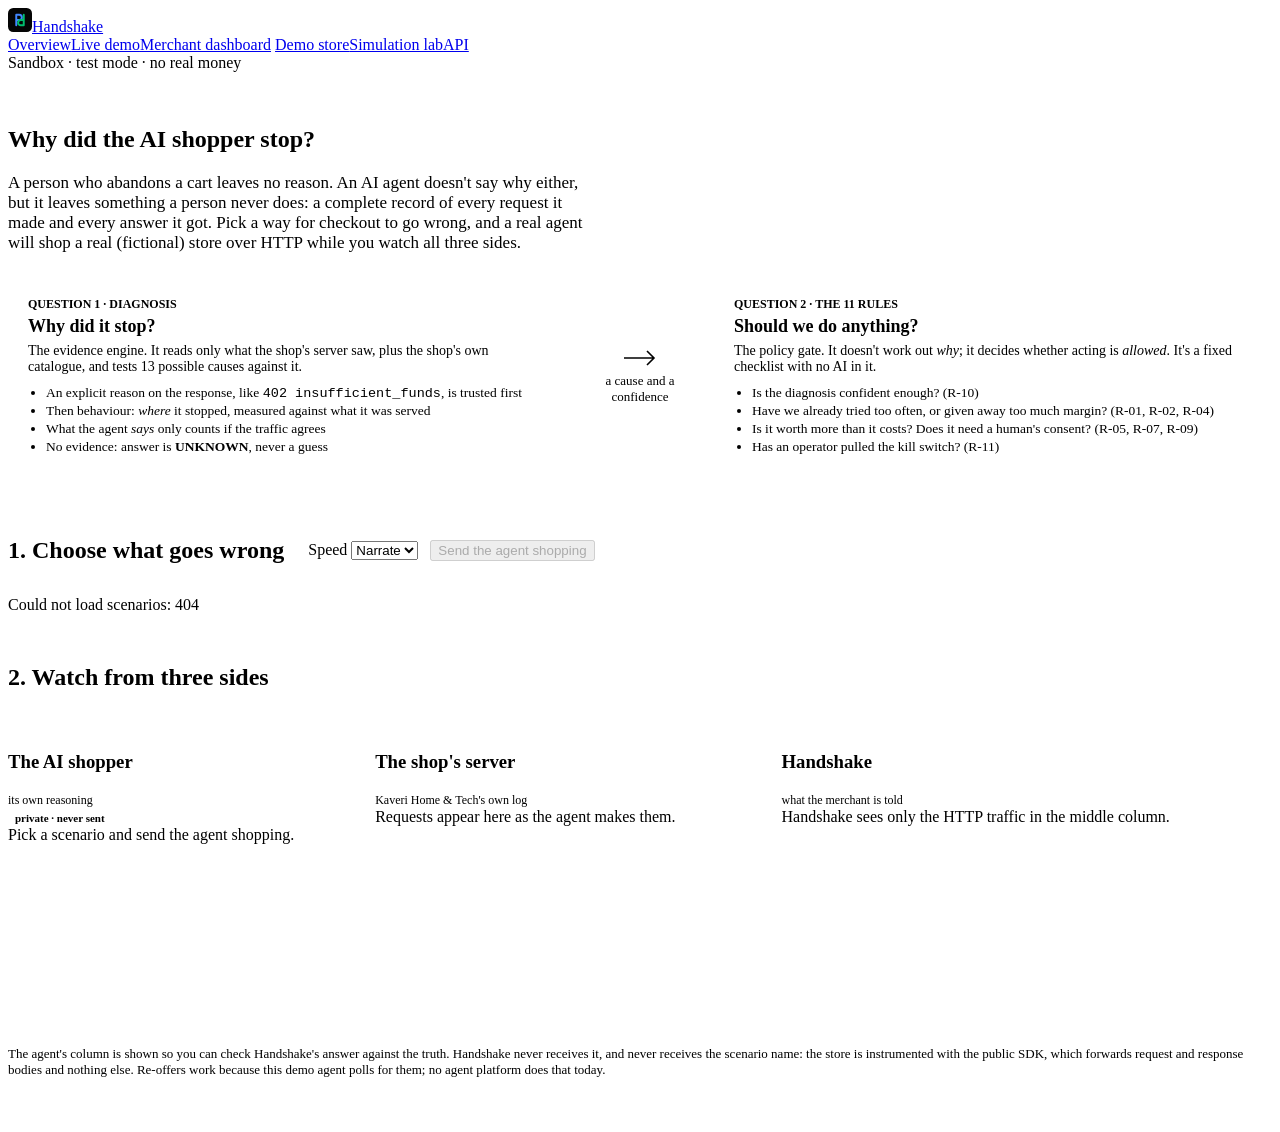
==== handshake/web/demo.html @ 9a476a0d "Live integration plane: /v1 API, evidence-based diagnosis, SDKs, demo store, merchant dashboard Adds" ====
<!doctype html>
<html lang="en">
<head>
<meta charset="utf-8">
<meta name="viewport" content="width=device-width, initial-scale=1, viewport-fit=cover">
<title>Live demo · Handshake</title>
<meta name="description" content="Watch a real AI shopping agent abandon a checkout, and see Handshake work out why from the HTTP traffic alone.">
<link rel="preconnect" href="https://fonts.googleapis.com">
<link rel="preconnect" href="https://fonts.gstatic.com" crossorigin>
<link rel="stylesheet" href="https://fonts.googleapis.com/css2?family=Inter+Tight:wght@500;600;700&family=Inter:wght@400;500;600&display=swap">
<link rel="icon" href="data:image/svg+xml,<svg xmlns='http://www.w3.org/2000/svg' viewBox='0 0 32 32'><rect width='32' height='32' rx='7' fill='%23050505'/><path d='M11 9v14M11 9h4a3.5 3.5 0 0 1 0 7h-4' stroke='%231364F1' stroke-width='2.6' fill='none' stroke-linecap='round'/><path d='M21 23V9M21 23h-4a3.5 3.5 0 0 1 0-7h4' stroke='%2300BD6E' stroke-width='2.6' fill='none' stroke-linecap='round'/></svg>">
<link rel="stylesheet" href="/web/hs.css">
<style>
.hero{padding:34px 0 8px}
.hero .dek{font-size:17px;color:var(--tx2);max-width:68ch;margin:12px 0 0}

/* the two questions */
.twoq{display:grid;grid-template-columns:1fr auto 1fr;gap:14px;align-items:stretch;margin:26px 0 8px}
.q{background:#fff;border:1px solid var(--line);border-radius:var(--r12);padding:18px 20px}
.q .n{font-family:var(--fm);font-size:12px;font-weight:600;color:var(--blue)}
.q.rules .n{color:var(--green)}
.q h3{font-size:18px;margin:4px 0 6px}
.q p{margin:0;font-size:14px;color:var(--tx2)}
.q ul{margin:10px 0 0;padding-left:18px;font-size:13.5px;color:var(--tx2)}
.q li{margin:2px 0}
.arrow{display:flex;align-items:center;color:var(--tx3);font-size:13px;text-align:center;
  max-width:120px;flex-direction:column;justify-content:center;gap:6px}
.arrow svg{flex:none}
@media(max-width:900px){.twoq{grid-template-columns:1fr}.arrow{flex-direction:row;max-width:none}
  .arrow svg{transform:rotate(90deg)}}

/* scenario picker */
.picker{margin-top:26px}
.picker .row{display:flex;align-items:center;gap:12px;flex-wrap:wrap;margin-bottom:12px}
.grid{display:grid;grid-template-columns:repeat(auto-fill,minmax(230px,1fr));gap:10px}
.sc{text-align:left;background:#fff;border:1px solid var(--line);border-radius:var(--r12);padding:12px 14px;
  cursor:pointer;font:inherit;color:inherit;transition:border-color .15s,box-shadow .15s}
.sc:hover{border-color:#C8D3E0}
.sc[aria-pressed="true"]{border-color:var(--blue);box-shadow:0 0 0 3px var(--blue-100)}
.sc .t{font-weight:600;font-size:14px;color:var(--ink);margin:6px 0 3px}
.sc .s{font-size:12.5px;color:var(--tx2);line-height:1.45}

/* stage */
.stage{display:grid;grid-template-columns:minmax(0,.9fr) minmax(0,1fr) minmax(0,1.25fr);gap:14px;
  margin:22px 0 40px;align-items:start}
@media(max-width:1100px){.stage{grid-template-columns:1fr}}
.col .hd .who{display:flex;flex-direction:column;gap:1px}
.col .hd small{font-size:12px;color:var(--tx3)}
.col .bd{min-height:180px;max-height:640px;overflow:auto}
#hs{max-height:none}
.thought{padding:8px 11px;border-radius:10px;background:var(--bg2);font-size:13.5px;margin-bottom:7px}
.thought.goal{background:var(--blue-50)}
.thought.stop{background:var(--red-50);color:#7C1D15}
.thought.ok{background:var(--green-50)}
.thought.done{background:var(--green-50);color:#035C35;font-weight:600}
.thought.offer{background:var(--violet-50);color:#3D1F86}
.thought.scheme{background:var(--amber-50);color:#7A3304;font-style:italic}
.thought.wait,.thought.relay{color:var(--tx2)}
.logline{font-family:var(--fm);font-size:12px;padding:5px 8px;border-bottom:1px dashed var(--line2);
  word-break:break-word}
.logline.webhook{background:var(--violet-50);color:#3D1F86;border-radius:6px;border:none;margin:3px 0}
.logline .s4{color:var(--red)} .logline .s2{color:var(--green)}

.steps{display:grid;gap:12px}
.step{border-left:2px solid var(--line);padding:0 0 0 14px;position:relative}
.step::before{content:"";position:absolute;left:-6px;top:3px;width:10px;height:10px;border-radius:50%;
  background:#fff;border:2px solid var(--line)}
.step.on{border-color:var(--blue)} .step.on::before{border-color:var(--blue);background:var(--blue)}
.step.good::before{border-color:var(--green);background:var(--green)}
.step.bad::before{border-color:var(--red);background:var(--red)}
.step .lbl{font-size:12px;font-weight:600;letter-spacing:.03em;text-transform:uppercase;color:var(--tx3)}
.step.on .lbl{color:var(--blue)}
.step .body{margin-top:5px;font-size:13.5px}
.cause{display:flex;align-items:baseline;gap:8px;flex-wrap:wrap}
.cause b{font-family:var(--fm);font-size:15px;color:var(--ink)}
.explain{margin:6px 0 8px;font-size:14px;color:var(--tx)}
.ev{font-size:12.5px;background:var(--bg2);border-radius:8px;padding:7px 9px;margin:4px 0}
.ev .k{font-family:var(--fm);color:var(--tx3);font-size:11.5px}
.hyp{display:grid;grid-template-columns:34px 1fr 40px;gap:8px;align-items:center;font-size:12.5px;margin:4px 0}
.hyp .c{font-family:var(--fm);font-weight:600}
.money{font-family:var(--fd);font-size:28px;font-weight:700;letter-spacing:-.03em}
.money.g{color:var(--green)} .money.r{color:var(--red)}
.reveal{border-radius:var(--r12);padding:14px 16px;margin-top:4px;font-size:14px}
.reveal.ok{background:var(--green-50);color:#035C35}
.reveal.no{background:var(--red-50);color:#7C1D15}
.private{font-size:11px;font-weight:600;color:var(--amber);background:var(--amber-50);
  padding:2px 7px;border-radius:999px;white-space:nowrap}
.foot{font-size:13px;color:var(--tx3);padding:0 0 40px}
</style>
</head>
<body>
<nav class="nav"><div class="shell">
  <a class="mark" href="/"><svg width="24" height="24" viewBox="0 0 32 32" aria-hidden="true"><rect width="32" height="32" rx="7" fill="#050505"/><path d="M11 9v14M11 9h4a3.5 3.5 0 0 1 0 7h-4" stroke="#4287FF" stroke-width="2.6" fill="none" stroke-linecap="round"/><path d="M21 23V9M21 23h-4a3.5 3.5 0 0 1 0-7h4" stroke="#00BD6E" stroke-width="2.6" fill="none" stroke-linecap="round"/></svg>Handshake</a>
  <div class="navlinks">
    <a href="/">Overview</a><a class="on" href="/demo">Live demo</a><a href="/merchant">Merchant dashboard</a>
    <a href="/shop/">Demo store</a><a href="/console">Simulation lab</a><a href="/docs">API</a>
  </div>
  <div class="sp"></div><span class="tmode">Sandbox · test mode · no real money</span>
</div></nav>

<main class="shell">
<section class="hero">
  <h1>Why did the AI shopper stop?</h1>
  <p class="dek">A person who abandons a cart leaves no reason. An AI agent doesn't say why either, but it
  leaves something a person never does: a complete record of every request it made and every answer it got.
  Pick a way for checkout to go wrong, and a real agent will shop a real (fictional) store over HTTP while you
  watch all three sides.</p>

  <div class="twoq">
    <div class="q">
      <div class="n">QUESTION 1 · DIAGNOSIS</div>
      <h3>Why did it stop?</h3>
      <p>The evidence engine. It reads only what the shop's server saw, plus the shop's own catalogue,
      and tests 13 possible causes against it.</p>
      <ul><li>An explicit reason on the response, like <code>402 insufficient_funds</code>, is trusted first</li>
      <li>Then behaviour: <em>where</em> it stopped, measured against what it was served</li>
      <li>What the agent <em>says</em> only counts if the traffic agrees</li>
      <li>No evidence: answer is <b>UNKNOWN</b>, never a guess</li></ul>
    </div>
    <div class="arrow">
      <svg width="34" height="18" viewBox="0 0 34 18"><path d="M1 9h30m-7-7 7 7-7 7" stroke="currentColor" stroke-width="1.6" fill="none"/></svg>
      a cause and a confidence
    </div>
    <div class="q rules">
      <div class="n">QUESTION 2 · THE 11 RULES</div>
      <h3>Should we do anything?</h3>
      <p>The policy gate. It doesn't work out <em>why</em>; it decides whether acting is
      <em>allowed</em>. It's a fixed checklist with no AI in it.</p>
      <ul><li>Is the diagnosis confident enough? (R-10)</li>
      <li>Have we already tried too often, or given away too much margin? (R-01, R-02, R-04)</li>
      <li>Is it worth more than it costs? Does it need a human's consent? (R-05, R-07, R-09)</li>
      <li>Has an operator pulled the kill switch? (R-11)</li></ul>
    </div>
  </div>
</section>

<section class="picker">
  <div class="row">
    <h2>1. Choose what goes wrong</h2>
    <div class="sp"></div>
    <label>Speed <select id="pace"><option value="0.45">Narrate</option><option value="0.15">Brisk</option><option value="0">Instant</option></select></label>
    <button class="btn" id="go" disabled>Send the agent shopping</button>
  </div>
  <div class="grid" id="grid"><div class="empty">Loading scenarios…</div></div>
</section>

<section>
  <div class="row" style="display:flex;align-items:baseline;gap:12px;flex-wrap:wrap;margin-top:30px">
    <h2>2. Watch from three sides</h2>
    <span class="muted" id="runmeta"></span>
  </div>
  <div class="stage">
    <div class="card col">
      <div class="hd"><div class="who"><h3>The AI shopper</h3><small>its own reasoning</small></div><div class="sp"></div><span class="private">private · never sent</span></div>
      <div class="bd" id="agent"><div class="empty">Pick a scenario and send the agent shopping.</div></div>
    </div>
    <div class="card col">
      <div class="hd"><div class="who"><h3>The shop's server</h3><small>Kaveri Home &amp; Tech's own log</small></div></div>
      <div class="bd" id="shop"><div class="empty">Requests appear here as the agent makes them.</div></div>
    </div>
    <div class="card col">
      <div class="hd"><div class="who"><h3>Handshake</h3><small>what the merchant is told</small></div><div class="sp"></div><a class="btn sec sm" id="openj" href="/merchant" hidden>Open in dashboard</a></div>
      <div class="bd" id="hs"><div class="empty">Handshake sees only the HTTP traffic in the middle column.</div></div>
    </div>
  </div>
</section>
<p class="foot">The agent's column is shown so you can check Handshake's answer against the truth. Handshake never
receives it, and never receives the scenario name: the store is instrumented with the public SDK, which forwards
request and response bodies and nothing else. Re-offers work because this demo agent polls for them; no agent
platform does that today.</p>
</main>

<script>
const $ = s => document.querySelector(s);
const esc = v => String(v ?? "").replace(/[&<>"']/g, c => ({"&":"&amp;","<":"&lt;",">":"&gt;",'"':"&quot;","'":"&#39;"}[c]));
const inr = v => "₹" + Number(v || 0).toLocaleString("en-IN", {minimumFractionDigits: 2, maximumFractionDigits: 2});
const FAM = {catalogue: "blue", checkout: "violet", payment: "amber", trust: "red", control: "green"};
let chosen = null, timer = null, runId = null;

async function j(url, opts) {
  const r = await fetch(url, opts);
  const body = await r.json().catch(() => ({}));
  if (!r.ok) throw new Error(body.error?.message || body.error || r.status);
  return body;
}

async function loadScenarios() {
  const {scenarios} = await j("/demo/api/scenarios");
  $("#grid").innerHTML = scenarios.map(s => `
    <button class="sc" aria-pressed="false" data-id="${esc(s.id)}">
      <span class="chip ${FAM[s.family] || ""}">${esc(s.family)}</span>
      <div class="t">${esc(s.title)}</div><div class="s">${esc(s.story)}</div>
    </button>`).join("");
  document.querySelectorAll(".sc").forEach(b => b.onclick = () => {
    document.querySelectorAll(".sc").forEach(x => x.setAttribute("aria-pressed", "false"));
    b.setAttribute("aria-pressed", "true");
    chosen = b.dataset.id;
    $("#go").disabled = false;
  });
  // ?scenario=otp_wall&autorun=1 — a link that starts a specific story, for presenting.
  const qs = new URLSearchParams(location.search);
  const pre = document.querySelector(`.sc[data-id="${CSS.escape(qs.get("scenario") || "missing_attribute")}"]`);
  if (pre) pre.click();
  if (qs.get("pace")) $("#pace").value = qs.get("pace");
  if (pre && qs.get("autorun")) $("#go").click();
  if (qs.get("run")) { runId = qs.get("run"); timer = setInterval(poll, 450); poll(); }
}

$("#go").onclick = async () => {
  if (!chosen) return;
  $("#go").disabled = true;
  $("#agent").innerHTML = $("#shop").innerHTML = "";
  $("#hs").innerHTML = `<div class="empty">Watching the traffic…</div>`;
  $("#openj").hidden = true;
  try {
    const r = await j("/demo/api/runs", {method: "POST", headers: {"Content-Type": "application/json"},
      body: JSON.stringify({scenario: chosen, pace: Number($("#pace").value)})});
    runId = r.run_id;
    $("#runmeta").textContent = `agent ${r.agent_id} · journey ${r.journey_id}`;
    clearInterval(timer);
    timer = setInterval(poll, 450);
    poll();
  } catch (e) {
    $("#hs").innerHTML = `<div class="empty">Could not start: ${esc(e.message)}</div>`;
    $("#go").disabled = false;
  }
};

let settled = 0;
async function poll() {
  if (!runId) return;
  let v;
  try { v = await j(`/demo/api/runs/${runId}`); } catch (e) { return; }
  renderAgent(v.thoughts);
  renderShop(v.shop_log);
  renderHandshake(v);
  const st = v.journey?.status;
  const final = v.status === "done" && st && !["open", "abandoned"].includes(st);
  if (final || (v.status === "done" && !v.journey)) {
    if (++settled > 4) { clearInterval(timer); timer = null; settled = 0; $("#go").disabled = false; }
  }
}

function keepBottom(el, html) {
  const atEnd = el.scrollHeight - el.scrollTop - el.clientHeight < 40;
  if (el.dataset.n === String(html.length)) return;
  el.dataset.n = String(html.length);
  el.innerHTML = html;
  if (atEnd) el.scrollTop = el.scrollHeight;
}

function renderAgent(ts) {
  keepBottom($("#agent"), ts.map(t => `<div class="thought ${esc(t.kind)} fade">${esc(t.text)}</div>`).join("")
    || `<div class="empty">Starting…</div>`);
}

function renderShop(lines) {
  keepBottom($("#shop"), lines.map(l => {
    const txt = esc(l.line).replace(/→ (\d{3})/, (m, c) => `→ <span class="s${c[0]}">${c}</span>`);
    return `<div class="logline ${l.kind === "webhook" ? "webhook" : ""} fade">${txt}</div>`;
  }).join("") || `<div class="empty">No requests yet.</div>`);
}

function step(label, cls, body) {
  return `<div class="step ${cls}"><div class="lbl">${label}</div><div class="body">${body}</div></div>`;
}

function renderHandshake(v) {
  const jn = v.journey;
  const meta = v.scenario_meta;
  if (!jn) { $("#hs").innerHTML = `<div class="empty">Waiting for the first request to reach Handshake…</div>`; return; }
  const dg = jn.diagnosis || {}, vd = jn.verdict || {}, dir = jn.directive || {};
  const out = [];
  const n = jn.events.filter(e => e.type !== "reoffer.fetch").length;
  out.push(step("Watching", jn.status === "open" ? "on" : "good",
    `${n} request${n === 1 ? "" : "s"} received through the SDK. Stage reached: <b>${esc(jn.stage)}</b>.` +
    (jn.status === "open" ? ` <span class="muted">If the agent goes quiet for 4 s, Handshake calls it abandoned.</span>` : "")));

  if (jn.status === "converted") {
    out.push(step("Outcome", "good", `<div class="money g">${inr(jn.basket_value)}</div>Bought first time. Nothing to diagnose, and Handshake stays out of the way.`));
  }
  if (dg.cause) {
    out.push(step("Abandoned", "good", jn.close_reason === "agent_cancelled"
      ? "The agent cancelled its checkout session." : "The agent went silent past the idle window."));
    const hyps = (dg.hypotheses || []).map(h => `
      <div class="hyp"><span class="c">${esc(h.cause)}</span>
      <div class="bar ${h.score < 0.7 ? "low" : ""}"><i style="width:${Math.round(h.score * 100)}%"></i></div>
      <span class="mono">${h.score.toFixed(2)}</span></div>`).join("");
    const ev = (dg.evidence || []).map(e => `<div class="ev"><span class="k">event ${e.event} · ${esc(e.type)}</span><br>${esc(e.what)}` +
      (e.observed !== undefined ? ` <span class="muted">· saw</span> <code>${esc(JSON.stringify(e.observed))}</code>` : "") +
      (e.expected !== undefined ? ` <span class="muted">· needed</span> <code>${esc(typeof e.expected === "string" ? e.expected : JSON.stringify(e.expected))}</code>` : "") + `</div>`).join("");
    const obs = (dg.observations || []).map(o => `<div class="muted" style="font-size:12.5px;margin-top:4px">${esc(o)}</div>`).join("");
    out.push(step("Question 1 · Why did it stop?", "on", `
      <div class="cause"><b>${esc(dg.cause)}</b><span>${esc((dg.name || "").replace(/_/g, " "))}</span>
      <span class="chip ${dg.confidence >= 0.7 ? "blue" : "amber"}">confidence ${Number(dg.confidence).toFixed(2)}</span>
      ${dg.contested ? `<span class="chip amber">contested</span>` : ""}</div>
      <p class="explain">${esc(dg.explanation)}</p>${ev}
      ${hyps ? `<div class="eyebrow" style="margin-top:10px">Every cause the evidence supports</div>${hyps}` : ""}${obs}`));
  }
  if (vd.checklist) {
    const rows = vd.checklist.map(r => `<div class="rule ${esc(r.result)}"><span class="id">${esc(r.rule)}</span>
      <span>${esc(r.text)}</span><span class="st">${r.result === "not_reached" ? "not needed" : esc(r.state)}</span></div>`).join("");
    out.push(step("Question 2 · Should we act? The 11 rules", vd.permitted ? "good" : "bad",
      `<p style="margin:0 0 8px">${vd.permitted
        ? `<b>Permitted.</b> Every rule that applies passed.`
        : `<b>Refused by ${esc(vd.binding_rule)}.</b> ${esc(vd.reason)}.`}</p><div class="rules">${rows}</div>`));
  }
  if (dir.intervention) {
    const a = dir.merchant_action || {}, ro = dir.reoffer || {};
    out.push(step("Action", "good", `<b>${esc(dir.intervention)} · ${esc(dir.name.replace(/_/g, " "))}</b>
      <div class="ev"><span class="k">to the shop, signed webhook</span><br>${esc(a.type)} <code>${esc(JSON.stringify(Object.fromEntries(Object.entries(a).filter(([k]) => !["type", "approval_token"].includes(k)))))}</code></div>
      ${ro.message ? `<div class="ev"><span class="k">to the agent, when it asks</span><br>${esc(ro.message)}</div>` : ""}
      ${dir.concession ? `<div class="muted">Margin given up: ${inr(dir.concession)}</div>` : ""}`));
  }
  if (["recovered", "exception", "lost", "recovering"].includes(jn.status)) {
    const body = jn.status === "recovered"
      ? `<div class="money g">${inr(jn.recovered_value)}</div>recovered. The same agent came back and paid.`
      : jn.status === "recovering" ? `Re-offer waiting for the agent…`
      : jn.status === "exception" ? `<div class="money r">${inr(jn.basket_value)}</div>not recovered. Sent to a person in the exceptions queue, with the evidence attached. Nothing was spent.`
      : `<div class="money r">${inr(jn.basket_value)}</div>lost.`;
    out.push(step("Outcome", jn.status === "recovered" ? "good" : jn.status === "recovering" ? "on" : "bad", body));
  }
  if (v.status === "done" && dg.cause !== undefined || jn.status === "converted") {
    const expect = meta.expect, got = dg.cause || null;
    const ok = expect === got;
    out.push(`<div class="reveal ${ok ? "ok" : "no"} fade"><b>The hidden truth:</b> ${esc(meta.story)}<br>
      ${expect ? `The shop's fault was <b>${esc(expect)}</b>; Handshake said <b>${esc(got || "nothing")}</b> ${ok ? "✓" : "✗"}` : `No fault was injected. Handshake raised nothing ${ok ? "✓" : "✗"}`}
      ${v.scenario === "false_claim" ? `<br>The agent's claim matches a real cause name, but nothing in the traffic supports it, so confidence stays at ${Number(dg.confidence).toFixed(2)} and R-10 refuses. Saying the right words doesn't get an agent a discount.` : ""}</div>`);
  }
  const el = $("#hs");
  const html = out.join("");
  if (el.dataset.h !== html) { el.dataset.h = html; el.innerHTML = html; }
  const link = $("#openj");
  link.href = `/merchant#journey=${encodeURIComponent(jn.journey_id)}`;
  link.hidden = false;
}

loadScenarios().catch(e => { $("#grid").innerHTML = `<div class="empty">Could not load scenarios: ${esc(e.message)}</div>`; });
</script>
</body>
</html>
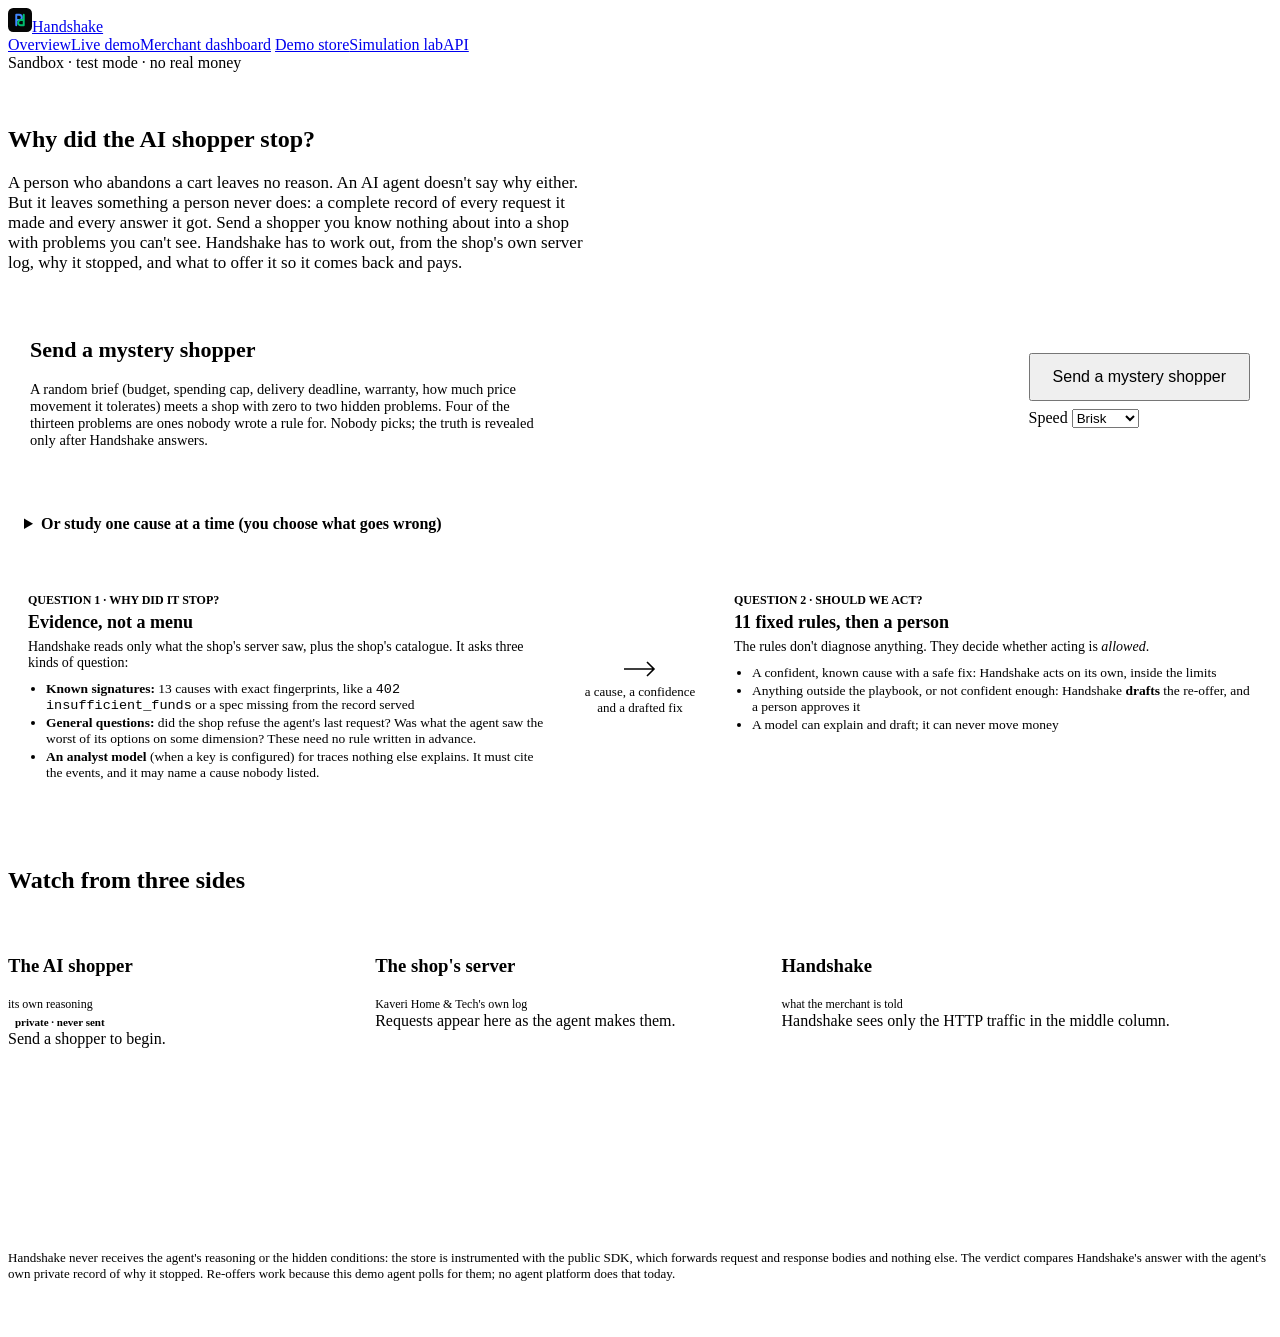
==== commit f7506360: "Open-ended diagnosis, blind mystery-shopper demo, person-approved recovery Handshake no longer only " ====
--- a/handshake/web/demo.html
+++ b/handshake/web/demo.html
@@ -86,6 +86,28 @@
 .private{font-size:11px;font-weight:600;color:var(--amber);background:var(--amber-50);
   padding:2px 7px;border-radius:999px;white-space:nowrap}
 .foot{font-size:13px;color:var(--tx3);padding:0 0 40px}
+.mystery{display:grid;grid-template-columns:1fr auto;gap:18px;align-items:center;background:#fff;
+  border:1px solid var(--line);border-radius:var(--r16);padding:20px 22px;margin-top:26px;box-shadow:var(--e1)}
+.mystery h2{font-size:22px}
+.mystery p{margin:6px 0 0;color:var(--tx2);font-size:14.5px;max-width:70ch}
+.mystery .act{display:flex;flex-direction:column;gap:8px;align-items:stretch;min-width:220px}
+.btn.big{font-size:16px;padding:13px 22px}
+.score{display:flex;gap:16px;flex-wrap:wrap;margin-top:12px;font-size:13px;color:var(--tx2)}
+.score b{font-family:var(--fd);font-size:20px;color:var(--ink);margin-right:4px}
+.score .g b{color:var(--green)} .score .r b{color:var(--red)} .score .a b{color:var(--amber)}
+@media(max-width:760px){.mystery{grid-template-columns:1fr}}
+details.study{margin-top:18px;background:#fff;border:1px solid var(--line);border-radius:var(--r12);padding:4px 16px}
+details.study summary{cursor:pointer;padding:12px 0;font-weight:600;color:var(--ink)}
+details.study .row{display:flex;align-items:center;gap:12px;flex-wrap:wrap;margin:4px 0 12px}
+.veil{position:relative}
+.veil.on .bd{filter:blur(6px);user-select:none;pointer-events:none}
+.veil .peek{position:absolute;inset:56px 14px auto;display:none;text-align:center;font-size:13px;color:var(--tx2)}
+.veil.on .peek{display:block}
+.proposal{border:1px solid var(--violet);background:var(--violet-50);border-radius:var(--r12);padding:12px 14px}
+.proposal textarea{width:100%;min-height:64px;margin:8px 0;font:13.5px var(--f)}
+.proposal .why{font-size:12.5px;color:#3D1F86}
+.chip.novel{background:var(--violet-50);color:var(--violet)}
+.reveal.unk{background:var(--amber-50);color:#7A3304}
 </style>
 </head>
 <body>
@@ -101,58 +123,69 @@
 <main class="shell">
 <section class="hero">
   <h1>Why did the AI shopper stop?</h1>
-  <p class="dek">A person who abandons a cart leaves no reason. An AI agent doesn't say why either, but it
-  leaves something a person never does: a complete record of every request it made and every answer it got.
-  Pick a way for checkout to go wrong, and a real agent will shop a real (fictional) store over HTTP while you
-  watch all three sides.</p>
+  <p class="dek">A person who abandons a cart leaves no reason. An AI agent doesn't say why either. But it leaves
+  something a person never does: a complete record of every request it made and every answer it got. Send a
+  shopper you know nothing about into a shop with problems you can't see. Handshake has to work out, from the
+  shop's own server log, why it stopped, and what to offer it so it comes back and pays.</p>
+
+  <div class="mystery">
+    <div>
+      <h2>Send a mystery shopper</h2>
+      <p>A random brief (budget, spending cap, delivery deadline, warranty, how much price movement it tolerates)
+      meets a shop with zero to two hidden problems. Four of the thirteen problems are ones nobody wrote a rule
+      for. Nobody picks; the truth is revealed only after Handshake answers.</p>
+      <div class="score" id="score"></div>
+    </div>
+    <div class="act">
+      <button class="btn big" id="mystery">Send a mystery shopper</button>
+      <label>Speed <select id="pace"><option value="0.3">Narrate</option><option value="0.1" selected>Brisk</option><option value="0">Instant</option></select></label>
+    </div>
+  </div>
+
+  <details class="study" id="study">
+    <summary>Or study one cause at a time (you choose what goes wrong)</summary>
+    <div class="row"><span class="muted">Teaching mode: you know the answer in advance. The mystery shopper is the real test.</span>
+      <div class="sp"></div><button class="btn sec" id="go" disabled>Run this scenario</button></div>
+    <div class="grid" id="grid"><div class="empty">Loading scenarios…</div></div>
+    <div style="height:14px"></div>
+  </details>
 
   <div class="twoq">
     <div class="q">
-      <div class="n">QUESTION 1 · DIAGNOSIS</div>
-      <h3>Why did it stop?</h3>
-      <p>The evidence engine. It reads only what the shop's server saw, plus the shop's own catalogue,
-      and tests 13 possible causes against it.</p>
-      <ul><li>An explicit reason on the response, like <code>402 insufficient_funds</code>, is trusted first</li>
-      <li>Then behaviour: <em>where</em> it stopped, measured against what it was served</li>
-      <li>What the agent <em>says</em> only counts if the traffic agrees</li>
-      <li>No evidence: answer is <b>UNKNOWN</b>, never a guess</li></ul>
+      <div class="n">QUESTION 1 · WHY DID IT STOP?</div>
+      <h3>Evidence, not a menu</h3>
+      <p>Handshake reads only what the shop's server saw, plus the shop's catalogue. It asks three kinds of question:</p>
+      <ul><li><b>Known signatures:</b> 13 causes with exact fingerprints, like a <code>402 insufficient_funds</code> or a spec missing from the record served</li>
+      <li><b>General questions:</b> did the shop refuse the agent's last request? Was what the agent saw the worst of its options on some dimension? These need no rule written in advance.</li>
+      <li><b>An analyst model</b> (when a key is configured) for traces nothing else explains. It must cite the events, and it may name a cause nobody listed.</li></ul>
     </div>
     <div class="arrow">
       <svg width="34" height="18" viewBox="0 0 34 18"><path d="M1 9h30m-7-7 7 7-7 7" stroke="currentColor" stroke-width="1.6" fill="none"/></svg>
-      a cause and a confidence
+      a cause, a confidence and a drafted fix
     </div>
     <div class="q rules">
-      <div class="n">QUESTION 2 · THE 11 RULES</div>
-      <h3>Should we do anything?</h3>
-      <p>The policy gate. It doesn't work out <em>why</em>; it decides whether acting is
-      <em>allowed</em>. It's a fixed checklist with no AI in it.</p>
-      <ul><li>Is the diagnosis confident enough? (R-10)</li>
-      <li>Have we already tried too often, or given away too much margin? (R-01, R-02, R-04)</li>
-      <li>Is it worth more than it costs? Does it need a human's consent? (R-05, R-07, R-09)</li>
-      <li>Has an operator pulled the kill switch? (R-11)</li></ul>
+      <div class="n">QUESTION 2 · SHOULD WE ACT?</div>
+      <h3>11 fixed rules, then a person</h3>
+      <p>The rules don't diagnose anything. They decide whether acting is <em>allowed</em>.</p>
+      <ul><li>A confident, known cause with a safe fix: Handshake acts on its own, inside the limits</li>
+      <li>Anything outside the playbook, or not confident enough: Handshake <b>drafts</b> the re-offer, and a person approves it</li>
+      <li>A model can explain and draft; it can never move money</li></ul>
     </div>
   </div>
 </section>
 
-<section class="picker">
-  <div class="row">
-    <h2>1. Choose what goes wrong</h2>
-    <div class="sp"></div>
-    <label>Speed <select id="pace"><option value="0.45">Narrate</option><option value="0.15">Brisk</option><option value="0">Instant</option></select></label>
-    <button class="btn" id="go" disabled>Send the agent shopping</button>
-  </div>
-  <div class="grid" id="grid"><div class="empty">Loading scenarios…</div></div>
-</section>
-
 <section>
   <div class="row" style="display:flex;align-items:baseline;gap:12px;flex-wrap:wrap;margin-top:30px">
-    <h2>2. Watch from three sides</h2>
+    <h2>Watch from three sides</h2>
     <span class="muted" id="runmeta"></span>
   </div>
   <div class="stage">
-    <div class="card col">
-      <div class="hd"><div class="who"><h3>The AI shopper</h3><small>its own reasoning</small></div><div class="sp"></div><span class="private">private · never sent</span></div>
-      <div class="bd" id="agent"><div class="empty">Pick a scenario and send the agent shopping.</div></div>
+    <div class="card col veil" id="agentcard">
+      <div class="hd"><div class="who"><h3>The AI shopper</h3><small>its own reasoning</small></div><div class="sp"></div>
+        <span class="private">private · never sent</span>
+        <button class="btn sec sm" id="peekbtn" hidden>Peek</button></div>
+      <div class="peek">Hidden until Handshake answers, so you can't see the truth before it does.</div>
+      <div class="bd" id="agent"><div class="empty">Send a shopper to begin.</div></div>
     </div>
     <div class="card col">
       <div class="hd"><div class="who"><h3>The shop's server</h3><small>Kaveri Home &amp; Tech's own log</small></div></div>
@@ -164,10 +197,10 @@
     </div>
   </div>
 </section>
-<p class="foot">The agent's column is shown so you can check Handshake's answer against the truth. Handshake never
-receives it, and never receives the scenario name: the store is instrumented with the public SDK, which forwards
-request and response bodies and nothing else. Re-offers work because this demo agent polls for them; no agent
-platform does that today.</p>
+<p class="foot">Handshake never receives the agent's reasoning or the hidden conditions: the store is instrumented
+with the public SDK, which forwards request and response bodies and nothing else. The verdict compares Handshake's
+answer with the agent's own private record of why it stopped. Re-offers work because this demo agent polls for
+them; no agent platform does that today.</p>
 </main>
 
 <script>
@@ -175,13 +208,36 @@
 const esc = v => String(v ?? "").replace(/[&<>"']/g, c => ({"&":"&amp;","<":"&lt;",">":"&gt;",'"':"&quot;","'":"&#39;"}[c]));
 const inr = v => "₹" + Number(v || 0).toLocaleString("en-IN", {minimumFractionDigits: 2, maximumFractionDigits: 2});
 const FAM = {catalogue: "blue", checkout: "violet", payment: "amber", trust: "red", control: "green"};
-let chosen = null, timer = null, runId = null;
+const TRUTH = {
+  A1: "a spec was missing from the listing", A2: "two listings looked identical", A3: "the price moved",
+  A4: "the basket was over its spending cap", A5: "payment needed an OTP", A6: "a server error it wouldn't retry",
+  A7: "the returns policy was prose", A8: "delivery couldn't be confirmed", B1: "the payment was declined for funds",
+  "decline:no_reason": "the payment was declined with no reason", false_claim: "nothing — it lied about the reason",
+  "slow:ships_in_days": "delivery was too slow for its deadline",
+  "refused:payment_method_unsupported": "the shop refused its payment method",
+  "refused:insufficient_stock": "the item sold out at checkout",
+  "brief:warranty_months": "the warranty was shorter than its brief", "brief:returns_days": "the returns window was too short",
+  "brief:capacity_l": "the capacity was too small", "brief:power_watts": "the wattage was too low", no_match: "nothing matched its brief"};
+const truthText = t => TRUTH[t] || t;
+let chosen = null, timer = null, runId = null, mode = "mystery", peeked = false, approving = false;
 
 async function j(url, opts) {
   const r = await fetch(url, opts);
   const body = await r.json().catch(() => ({}));
   if (!r.ok) throw new Error(body.error?.message || body.error || r.status);
   return body;
+}
+
+async function score() {
+  try {
+    const s = await j("/demo/api/scorecard");
+    if (!s.stopped) { $("#score").innerHTML = `<span>No mystery shoppers have stopped yet on this server.</span>`; return; }
+    $("#score").innerHTML = `<span class="g"><b>${s.correct}</b>explained correctly</span>
+      <span class="a"><b>${s.honest_unknown}</b>honest "not enough evidence"</span>
+      <span class="r"><b>${s.wrong}</b>wrong</span>
+      <span><b>${s.recovered}</b>sales recovered</span>
+      <span class="muted">of ${s.stopped} that stopped · ${s.analyst ? "analyst model on" : "analyst model off (no key)"}</span>`;
+  } catch (e) {}
 }
 
 async function loadScenarios() {
@@ -197,47 +253,60 @@
     chosen = b.dataset.id;
     $("#go").disabled = false;
   });
-  // ?scenario=otp_wall&autorun=1 — a link that starts a specific story, for presenting.
+  // ?scenario=otp_wall&autorun=1 starts a teaching scenario; ?autorun=1 alone a mystery.
   const qs = new URLSearchParams(location.search);
-  const pre = document.querySelector(`.sc[data-id="${CSS.escape(qs.get("scenario") || "missing_attribute")}"]`);
-  if (pre) pre.click();
   if (qs.get("pace")) $("#pace").value = qs.get("pace");
-  if (pre && qs.get("autorun")) $("#go").click();
-  if (qs.get("run")) { runId = qs.get("run"); timer = setInterval(poll, 450); poll(); }
-}
-
-$("#go").onclick = async () => {
-  if (!chosen) return;
-  $("#go").disabled = true;
+  const pre = qs.get("scenario") && document.querySelector(`.sc[data-id="${CSS.escape(qs.get("scenario"))}"]`);
+  if (pre) { $("#study").open = true; pre.click(); }
+  if (qs.get("autorun")) (pre ? $("#go") : $("#mystery")).click();
+  if (qs.get("run")) { runId = qs.get("run"); mode = qs.get("scenario") ? "study" : "mystery"; begin(); }
+}
+
+function begin() {
+  peeked = false;
+  $("#agentcard").classList.toggle("on", mode === "mystery");
+  $("#peekbtn").hidden = mode !== "mystery";
+  clearInterval(timer);
+  timer = setInterval(poll, 500);
+  poll();
+}
+
+async function start(scenario) {
+  $("#mystery").disabled = $("#go").disabled = true;
   $("#agent").innerHTML = $("#shop").innerHTML = "";
+  $("#agent").dataset.n = $("#shop").dataset.n = "";
   $("#hs").innerHTML = `<div class="empty">Watching the traffic…</div>`;
+  $("#hs").dataset.h = "";
   $("#openj").hidden = true;
+  mode = scenario === "mystery" ? "mystery" : "study";
   try {
     const r = await j("/demo/api/runs", {method: "POST", headers: {"Content-Type": "application/json"},
-      body: JSON.stringify({scenario: chosen, pace: Number($("#pace").value)})});
+      body: JSON.stringify({scenario, pace: Number($("#pace").value)})});
     runId = r.run_id;
     $("#runmeta").textContent = `agent ${r.agent_id} · journey ${r.journey_id}`;
-    clearInterval(timer);
-    timer = setInterval(poll, 450);
-    poll();
+    history.replaceState(null, "", `?run=${r.run_id}` + (mode === "study" ? `&scenario=${scenario}` : ""));
+    begin();
   } catch (e) {
     $("#hs").innerHTML = `<div class="empty">Could not start: ${esc(e.message)}</div>`;
-    $("#go").disabled = false;
-  }
-};
+    $("#mystery").disabled = false; $("#go").disabled = !chosen;
+  }
+}
+$("#mystery").onclick = () => start("mystery");
+$("#go").onclick = () => chosen && start(chosen);
+$("#peekbtn").onclick = () => { peeked = true; poll(); };
 
 let settled = 0;
 async function poll() {
   if (!runId) return;
   let v;
-  try { v = await j(`/demo/api/runs/${runId}`); } catch (e) { return; }
-  renderAgent(v.thoughts);
+  try { v = await j(`/demo/api/runs/${runId}${peeked ? "?peek=1" : ""}`); } catch (e) { return; }
+  renderAgent(v.thoughts, v.sealed);
   renderShop(v.shop_log);
   renderHandshake(v);
-  const st = v.journey?.status;
-  const final = v.status === "done" && st && !["open", "abandoned"].includes(st);
-  if (final || (v.status === "done" && !v.journey)) {
-    if (++settled > 4) { clearInterval(timer); timer = null; settled = 0; $("#go").disabled = false; }
+  if (!v.sealed) { $("#agentcard").classList.remove("on"); $("#peekbtn").hidden = true; }
+  if (v.judgement && v.status === "done") {
+    if (++settled > 3) { clearInterval(timer); timer = null; settled = 0;
+      $("#mystery").disabled = false; $("#go").disabled = !chosen; score(); }
   }
 }
 
@@ -249,9 +318,10 @@
   if (atEnd) el.scrollTop = el.scrollHeight;
 }
 
-function renderAgent(ts) {
-  keepBottom($("#agent"), ts.map(t => `<div class="thought ${esc(t.kind)} fade">${esc(t.text)}</div>`).join("")
-    || `<div class="empty">Starting…</div>`);
+function renderAgent(ts, sealed) {
+  keepBottom($("#agent"), sealed ? `<div class="thought">…</div><div class="thought">…</div><div class="thought">…</div>`
+    : ts.map(t => `<div class="thought ${esc(t.kind)} fade">${esc(t.text)}</div>`).join("")
+      || `<div class="empty">Starting…</div>`);
 }
 
 function renderShop(lines) {
@@ -265,9 +335,21 @@
   return `<div class="step ${cls}"><div class="lbl">${label}</div><div class="body">${body}</div></div>`;
 }
 
+async function approve() {
+  if (approving) return;
+  approving = true;
+  const msg = $("#propmsg") ? $("#propmsg").value.trim() : "";
+  try {
+    await j(`/demo/api/runs/${runId}/approve`, {method: "POST", headers: {"Content-Type": "application/json"},
+      body: JSON.stringify({message: msg || null})});
+    $("#hs").dataset.h = "";
+  } catch (e) { alertBox(e.message); }
+  approving = false;
+}
+function alertBox(text) { const el = $("#propnote"); if (el) el.textContent = text; }
+
 function renderHandshake(v) {
   const jn = v.journey;
-  const meta = v.scenario_meta;
   if (!jn) { $("#hs").innerHTML = `<div class="empty">Waiting for the first request to reach Handshake…</div>`; return; }
   const dg = jn.diagnosis || {}, vd = jn.verdict || {}, dir = jn.directive || {};
   const out = [];
@@ -280,6 +362,7 @@
     out.push(step("Outcome", "good", `<div class="money g">${inr(jn.basket_value)}</div>Bought first time. Nothing to diagnose, and Handshake stays out of the way.`));
   }
   if (dg.cause) {
+    const novel = dg.cause.startsWith("N");
     out.push(step("Abandoned", "good", jn.close_reason === "agent_cancelled"
       ? "The agent cancelled its checkout session." : "The agent went silent past the idle window."));
     const hyps = (dg.hypotheses || []).map(h => `
@@ -293,6 +376,8 @@
     out.push(step("Question 1 · Why did it stop?", "on", `
       <div class="cause"><b>${esc(dg.cause)}</b><span>${esc((dg.name || "").replace(/_/g, " "))}</span>
       <span class="chip ${dg.confidence >= 0.7 ? "blue" : "amber"}">confidence ${Number(dg.confidence).toFixed(2)}</span>
+      ${novel ? `<span class="chip novel">outside the playbook</span>` : ""}
+      ${(dg.method || "").includes("analyst") ? `<span class="chip violet">analyst model</span>` : ""}
       ${dg.contested ? `<span class="chip amber">contested</span>` : ""}</div>
       <p class="explain">${esc(dg.explanation)}</p>${ev}
       ${hyps ? `<div class="eyebrow" style="margin-top:10px">Every cause the evidence supports</div>${hyps}` : ""}${obs}`));
@@ -303,11 +388,21 @@
     out.push(step("Question 2 · Should we act? The 11 rules", vd.permitted ? "good" : "bad",
       `<p style="margin:0 0 8px">${vd.permitted
         ? `<b>Permitted.</b> Every rule that applies passed.`
-        : `<b>Refused by ${esc(vd.binding_rule)}.</b> ${esc(vd.reason)}.`}</p><div class="rules">${rows}</div>`));
+        : `<b>Not on its own: ${esc(vd.binding_rule)}.</b> ${esc(vd.reason)}.`}</p><div class="rules">${rows}</div>`));
+  }
+  const prop = vd.proposal;
+  if (jn.status === "exception" && prop) {
+    out.push(step("Drafted recovery · waiting for you", "on", `<div class="proposal">
+      <div class="why"><b>${esc((prop.action || "").replace(/_/g, " "))}</b>${prop.sku ? ` · ${esc(prop.sku)}` : ""} · drafted by ${prop.source === "analyst" ? "the analyst model" : "Handshake's rules"} from your catalogue</div>
+      <textarea id="propmsg" aria-label="Message the agent will receive">${esc(prop.message || "")}</textarea>
+      ${prop.merchant_change ? `<div class="why">For the shop: ${esc(prop.merchant_change)}</div>` : ""}
+      <div style="display:flex;gap:8px;align-items:center;margin-top:10px"><button class="btn sm" onclick="approve()">Approve and send to the agent</button>
+      <span class="muted" id="propnote">You're the merchant here. The approval is written to the ledger.</span></div></div>`));
   }
   if (dir.intervention) {
     const a = dir.merchant_action || {}, ro = dir.reoffer || {};
     out.push(step("Action", "good", `<b>${esc(dir.intervention)} · ${esc(dir.name.replace(/_/g, " "))}</b>
+      ${dir.approved_by ? `<span class="chip violet">approved by ${esc(dir.approved_by)}</span>` : ""}
       <div class="ev"><span class="k">to the shop, signed webhook</span><br>${esc(a.type)} <code>${esc(JSON.stringify(Object.fromEntries(Object.entries(a).filter(([k]) => !["type", "approval_token"].includes(k)))))}</code></div>
       ${ro.message ? `<div class="ev"><span class="k">to the agent, when it asks</span><br>${esc(ro.message)}</div>` : ""}
       ${dir.concession ? `<div class="muted">Margin given up: ${inr(dir.concession)}</div>` : ""}`));
@@ -316,26 +411,28 @@
     const body = jn.status === "recovered"
       ? `<div class="money g">${inr(jn.recovered_value)}</div>recovered. The same agent came back and paid.`
       : jn.status === "recovering" ? `Re-offer waiting for the agent…`
-      : jn.status === "exception" ? `<div class="money r">${inr(jn.basket_value)}</div>not recovered. Sent to a person in the exceptions queue, with the evidence attached. Nothing was spent.`
+      : jn.status === "exception" ? `<div class="money r">${inr(jn.basket_value)}</div>at risk. In the exceptions queue with the evidence attached. Nothing has been spent.`
       : `<div class="money r">${inr(jn.basket_value)}</div>lost.`;
-    out.push(step("Outcome", jn.status === "recovered" ? "good" : jn.status === "recovering" ? "on" : "bad", body));
-  }
-  if (v.status === "done" && dg.cause !== undefined || jn.status === "converted") {
-    const expect = meta.expect, got = dg.cause || null;
-    const ok = expect === got;
-    out.push(`<div class="reveal ${ok ? "ok" : "no"} fade"><b>The hidden truth:</b> ${esc(meta.story)}<br>
-      ${expect ? `The shop's fault was <b>${esc(expect)}</b>; Handshake said <b>${esc(got || "nothing")}</b> ${ok ? "✓" : "✗"}` : `No fault was injected. Handshake raised nothing ${ok ? "✓" : "✗"}`}
-      ${v.scenario === "false_claim" ? `<br>The agent's claim matches a real cause name, but nothing in the traffic supports it, so confidence stays at ${Number(dg.confidence).toFixed(2)} and R-10 refuses. Saying the right words doesn't get an agent a discount.` : ""}</div>`);
+    out.push(step("Outcome", jn.status === "recovered" ? "good" : jn.status === "recovering" || jn.status === "exception" ? "on" : "bad", body));
+  }
+  if (v.judgement) {
+    const jd = v.judgement, cls = {correct: "ok", "n/a": "ok", honest_unknown: "unk", wrong: "no"}[jd.verdict];
+    const truths = (v.truth || []).map(truthText);
+    out.push(`<div class="reveal ${cls} fade"><b>The truth:</b> ${esc(v.scenario_meta.story)}<br>
+      ${truths.length ? `The agent stopped because ${esc(truths.join(", then because "))}.` : "The agent never stopped."}
+      <br><b>${{correct: "✓ Correct.", "n/a": "✓", honest_unknown: "≈ Honest unknown.", wrong: "✗ Wrong."}[jd.verdict]}</b> ${esc(jd.sentence)}</div>`);
   }
   const el = $("#hs");
   const html = out.join("");
-  if (el.dataset.h !== html) { el.dataset.h = html; el.innerHTML = html; }
+  const editing = document.activeElement && document.activeElement.id === "propmsg";
+  if (el.dataset.h !== html && !editing) { el.dataset.h = html; el.innerHTML = html; }
   const link = $("#openj");
   link.href = `/merchant#journey=${encodeURIComponent(jn.journey_id)}`;
   link.hidden = false;
 }
 
 loadScenarios().catch(e => { $("#grid").innerHTML = `<div class="empty">Could not load scenarios: ${esc(e.message)}</div>`; });
+score();
 </script>
 </body>
 </html>
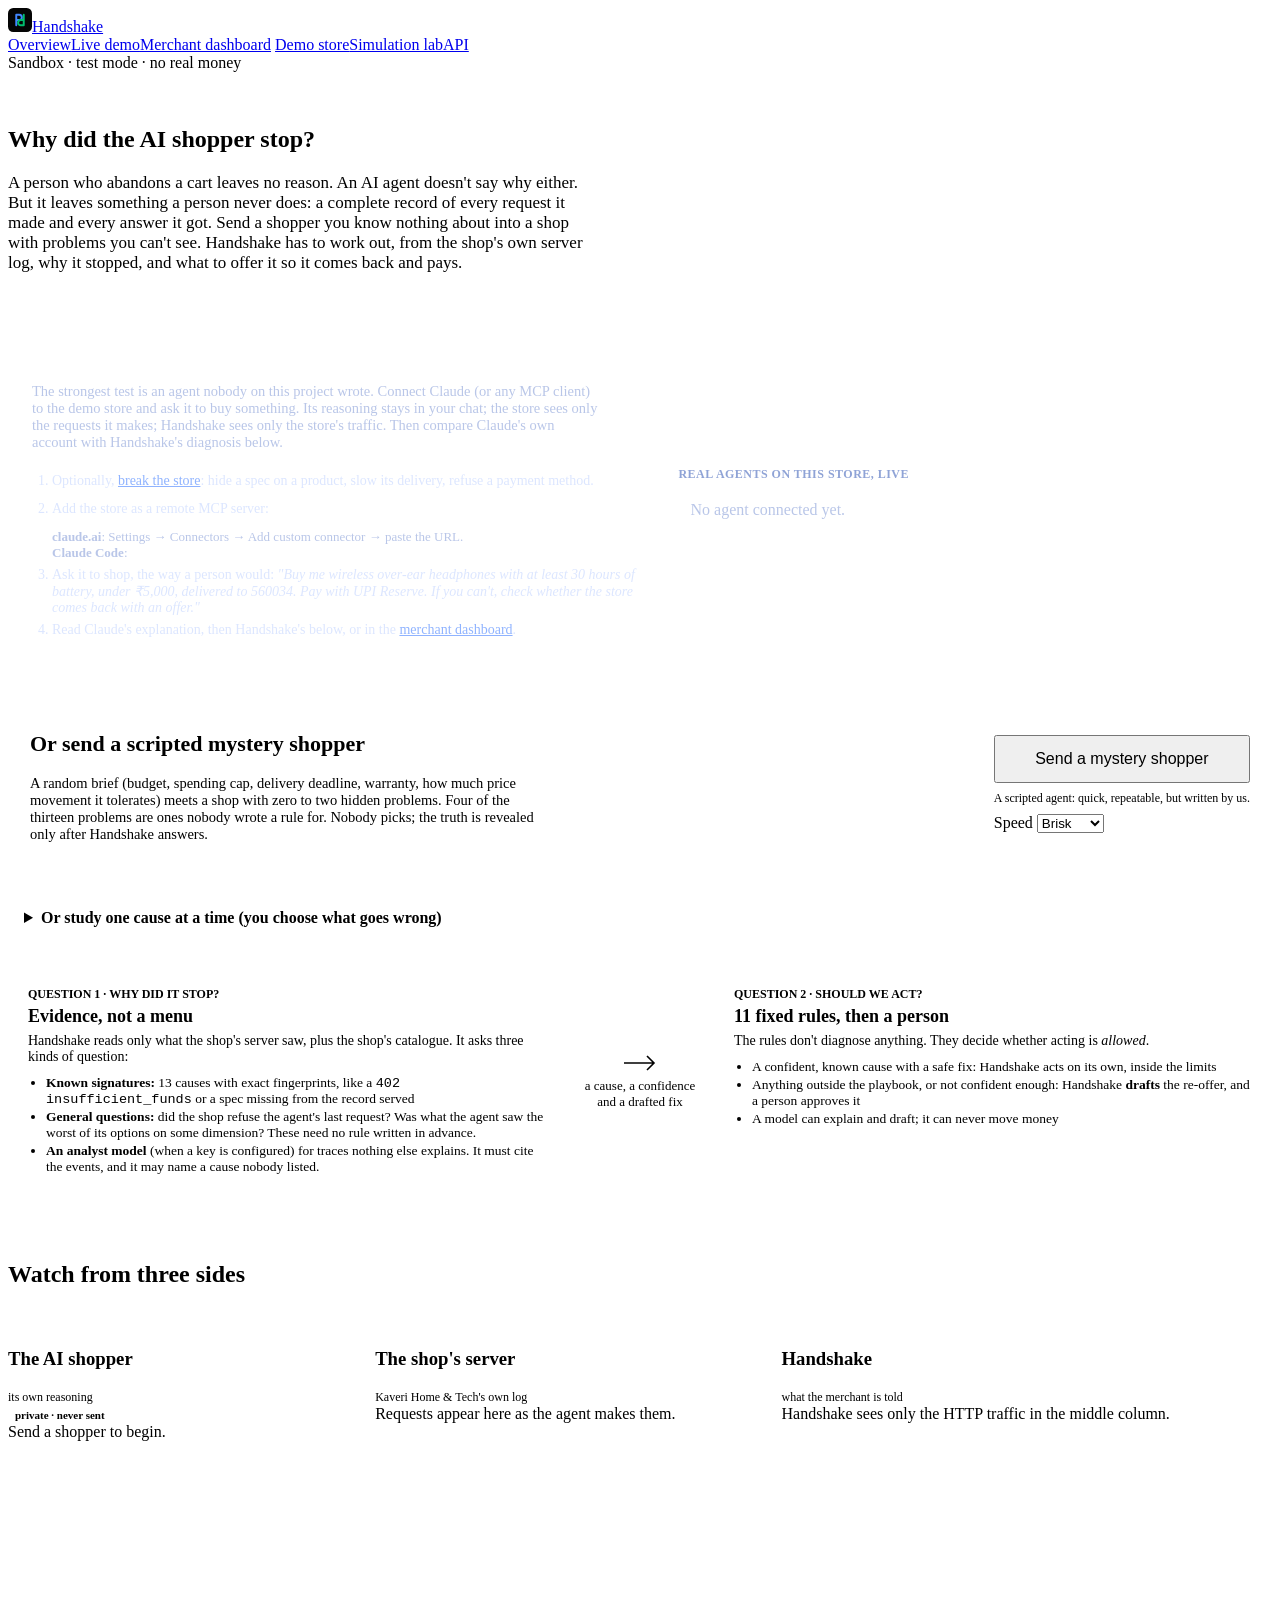
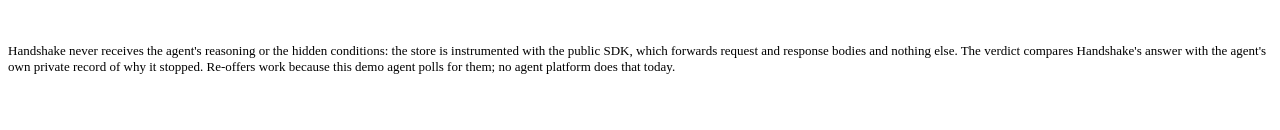
==== commit 7a1704f9: "Real-agent testing: MCP endpoint, store admin, fixes found by Claude Proof without circularity: an a" ====
--- a/handshake/web/demo.html
+++ b/handshake/web/demo.html
@@ -108,6 +108,23 @@
 .proposal .why{font-size:12.5px;color:#3D1F86}
 .chip.novel{background:var(--violet-50);color:var(--violet)}
 .reveal.unk{background:var(--amber-50);color:#7A3304}
+.real{background:var(--navy);color:#DCE6FF;border-radius:var(--r16);padding:22px 24px;margin-top:26px}
+.real h2{color:#fff;font-size:22px}
+.real p{color:#B9C6E8;font-size:14.5px;margin:6px 0 0;max-width:78ch}
+.real .cols{display:grid;grid-template-columns:1.1fr 1fr;gap:20px;margin-top:16px}
+@media(max-width:900px){.real .cols{grid-template-columns:1fr}}
+.real ol{margin:0;padding-left:20px;font-size:14px;color:#DCE6FF}
+.real li{margin:6px 0}
+.real code,.real .url{background:rgba(255,255,255,.08);color:#fff;border-radius:6px;padding:2px 7px;font-family:var(--fm);font-size:12.5px}
+.real .url{display:inline-block;padding:6px 10px;font-size:13.5px;user-select:all;word-break:break-all}
+.real a{color:#8FB3FF}
+.feed{background:rgba(255,255,255,.05);border-radius:var(--r12);padding:10px 12px;max-height:320px;overflow:auto}
+.feed .it{border-bottom:1px solid rgba(255,255,255,.08);padding:8px 2px;font-size:13px}
+.feed .it:last-child{border:none}
+.feed .h{display:flex;gap:8px;align-items:center;flex-wrap:wrap}
+.feed .c{font-family:var(--fm);font-weight:600;color:#fff}
+.feed .x{color:#B9C6E8;margin-top:3px}
+.feed .st{font-size:11.5px;font-weight:600;padding:1px 7px;border-radius:999px;background:rgba(255,255,255,.1)}
 </style>
 </head>
 <body>
@@ -128,9 +145,33 @@
   shopper you know nothing about into a shop with problems you can't see. Handshake has to work out, from the
   shop's own server log, why it stopped, and what to offer it so it comes back and pays.</p>
 
+  <div class="real" id="real">
+    <h2>Test it with a real AI agent</h2>
+    <p>The strongest test is an agent nobody on this project wrote. Connect Claude (or any MCP client) to the demo
+    store and ask it to buy something. Its reasoning stays in your chat; the store sees only the requests it makes;
+    Handshake sees only the store's traffic. Then compare Claude's own account with Handshake's diagnosis below.</p>
+    <div class="cols">
+      <div>
+        <ol>
+          <li>Optionally, <a href="/shop/admin">break the store</a>: hide a spec on a product, slow its delivery, refuse a payment method.</li>
+          <li>Add the store as a remote MCP server: <span class="url" id="mcpurl">…/mcp</span>
+            <div style="margin-top:6px;font-size:13px;color:#B9C6E8"><b>claude.ai</b>: Settings → Connectors → Add custom connector → paste the URL.<br>
+            <b>Claude Code</b>: <code id="mcpcmd">claude mcp add --transport http kaveri …/mcp</code></div></li>
+          <li>Ask it to shop, the way a person would: <em>"Buy me wireless over-ear headphones with at least 30 hours of battery,
+            under ₹5,000, delivered to 560034. Pay with UPI Reserve. If you can't, check whether the store comes back with an offer."</em></li>
+          <li>Read Claude's explanation, then Handshake's below, or in the <a href="/merchant#sandbox">merchant dashboard</a>.</li>
+        </ol>
+      </div>
+      <div>
+        <div style="font-size:12px;font-weight:600;letter-spacing:.04em;text-transform:uppercase;color:#8FA3D6;margin-bottom:6px">Real agents on this store, live</div>
+        <div class="feed" id="feed"><div class="x">No agent connected yet.</div></div>
+      </div>
+    </div>
+  </div>
+
   <div class="mystery">
     <div>
-      <h2>Send a mystery shopper</h2>
+      <h2>Or send a scripted mystery shopper</h2>
       <p>A random brief (budget, spending cap, delivery deadline, warranty, how much price movement it tolerates)
       meets a shop with zero to two hidden problems. Four of the thirteen problems are ones nobody wrote a rule
       for. Nobody picks; the truth is revealed only after Handshake answers.</p>
@@ -138,6 +179,7 @@
     </div>
     <div class="act">
       <button class="btn big" id="mystery">Send a mystery shopper</button>
+      <span class="muted" style="font-size:12px">A scripted agent: quick, repeatable, but written by us.</span>
       <label>Speed <select id="pace"><option value="0.3">Narrate</option><option value="0.1" selected>Brisk</option><option value="0">Instant</option></select></label>
     </div>
   </div>
@@ -325,9 +367,16 @@
 }
 
 function renderShop(lines) {
-  keepBottom($("#shop"), lines.map(l => {
+  // Collapse runs of identical lines (an agent polling for a re-offer) into one.
+  const runs = [];
+  for (const l of lines) {
+    const last = runs[runs.length - 1];
+    if (last && last.line === l.line && last.kind === l.kind) last.n++;
+    else runs.push({...l, n: 1});
+  }
+  keepBottom($("#shop"), runs.map(l => {
     const txt = esc(l.line).replace(/→ (\d{3})/, (m, c) => `→ <span class="s${c[0]}">${c}</span>`);
-    return `<div class="logline ${l.kind === "webhook" ? "webhook" : ""} fade">${txt}</div>`;
+    return `<div class="logline ${l.kind === "webhook" ? "webhook" : ""} fade">${txt}${l.n > 1 ? ` <span class="muted">×${l.n}</span>` : ""}</div>`;
   }).join("") || `<div class="empty">No requests yet.</div>`);
 }
 
@@ -356,15 +405,16 @@
   const n = jn.events.filter(e => e.type !== "reoffer.fetch").length;
   out.push(step("Watching", jn.status === "open" ? "on" : "good",
     `${n} request${n === 1 ? "" : "s"} received through the SDK. Stage reached: <b>${esc(jn.stage)}</b>.` +
-    (jn.status === "open" ? ` <span class="muted">If the agent goes quiet for 4 s, Handshake calls it abandoned.</span>` : "")));
+    (jn.status === "open" ? ` <span class="muted">The journey closes when the agent cancels, asks the shop for an offer, or goes quiet for 45 s.</span>` : "")));
 
   if (jn.status === "converted") {
     out.push(step("Outcome", "good", `<div class="money g">${inr(jn.basket_value)}</div>Bought first time. Nothing to diagnose, and Handshake stays out of the way.`));
   }
   if (dg.cause) {
     const novel = dg.cause.startsWith("N");
-    out.push(step("Abandoned", "good", jn.close_reason === "agent_cancelled"
-      ? "The agent cancelled its checkout session." : "The agent went silent past the idle window."));
+    out.push(step("Abandoned", "good", ({agent_cancelled: "The agent cancelled its checkout session.",
+       agent_waiting_for_offer: "The agent stopped shopping and asked the store for an offer."}[jn.close_reason]
+       || "The agent went silent past the idle window.")));
     const hyps = (dg.hypotheses || []).map(h => `
       <div class="hyp"><span class="c">${esc(h.cause)}</span>
       <div class="bar ${h.score < 0.7 ? "low" : ""}"><i style="width:${Math.round(h.score * 100)}%"></i></div>
@@ -431,6 +481,28 @@
   link.hidden = false;
 }
 
+const mcp = location.origin + "/mcp";
+$("#mcpurl").textContent = mcp;
+$("#mcpcmd").textContent = `claude mcp add --transport http kaveri ${mcp}`;
+const STATUS_TXT = {open: "shopping", converted: "bought", recovering: "offer sent", recovered: "recovered",
+  exception: "held for a person", lost: "lost", abandoned: "stopped"};
+async function feed() {
+  try {
+    const {journeys} = await j("/demo/api/agents");
+    if (!journeys.length) return;
+    $("#feed").innerHTML = journeys.map(x => `<div class="it">
+      <div class="h"><span class="st">${esc(STATUS_TXT[x.status] || x.status)}</span>
+        <span class="mono" style="font-size:12px;color:#8FA3D6">${esc(x.agent_id)}</span>
+        ${x.cause ? `<span class="c">${esc(x.cause)}</span><span>${esc((x.name || "").replace(/_/g, " "))}</span>` : ""}
+        ${x.confidence != null ? `<span style="color:#8FA3D6">${Number(x.confidence).toFixed(2)}</span>` : ""}</div>
+      ${x.explanation ? `<div class="x">${esc(x.explanation)}</div>` : `<div class="x">${x.status === "converted" ? "Bought first time; nothing to explain." : "Still shopping…"}</div>`}
+      ${x.action ? `<div class="x">→ ${esc(x.action)}${x.status === "recovered" ? ` · recovered ₹${Number(x.recovered).toLocaleString("en-IN")}` : ""}</div>` : ""}
+      ${x.proposal && x.status === "exception" ? `<div class="x">→ drafted for a person: “${esc(x.proposal)}”</div>` : ""}
+      <div class="x"><a href="/merchant#journey=${encodeURIComponent(x.journey_id)}">Open the evidence →</a></div></div>`).join("");
+  } catch (e) {}
+}
+feed(); setInterval(feed, 3000);
+
 loadScenarios().catch(e => { $("#grid").innerHTML = `<div class="empty">Could not load scenarios: ${esc(e.message)}</div>`; });
 score();
 </script>
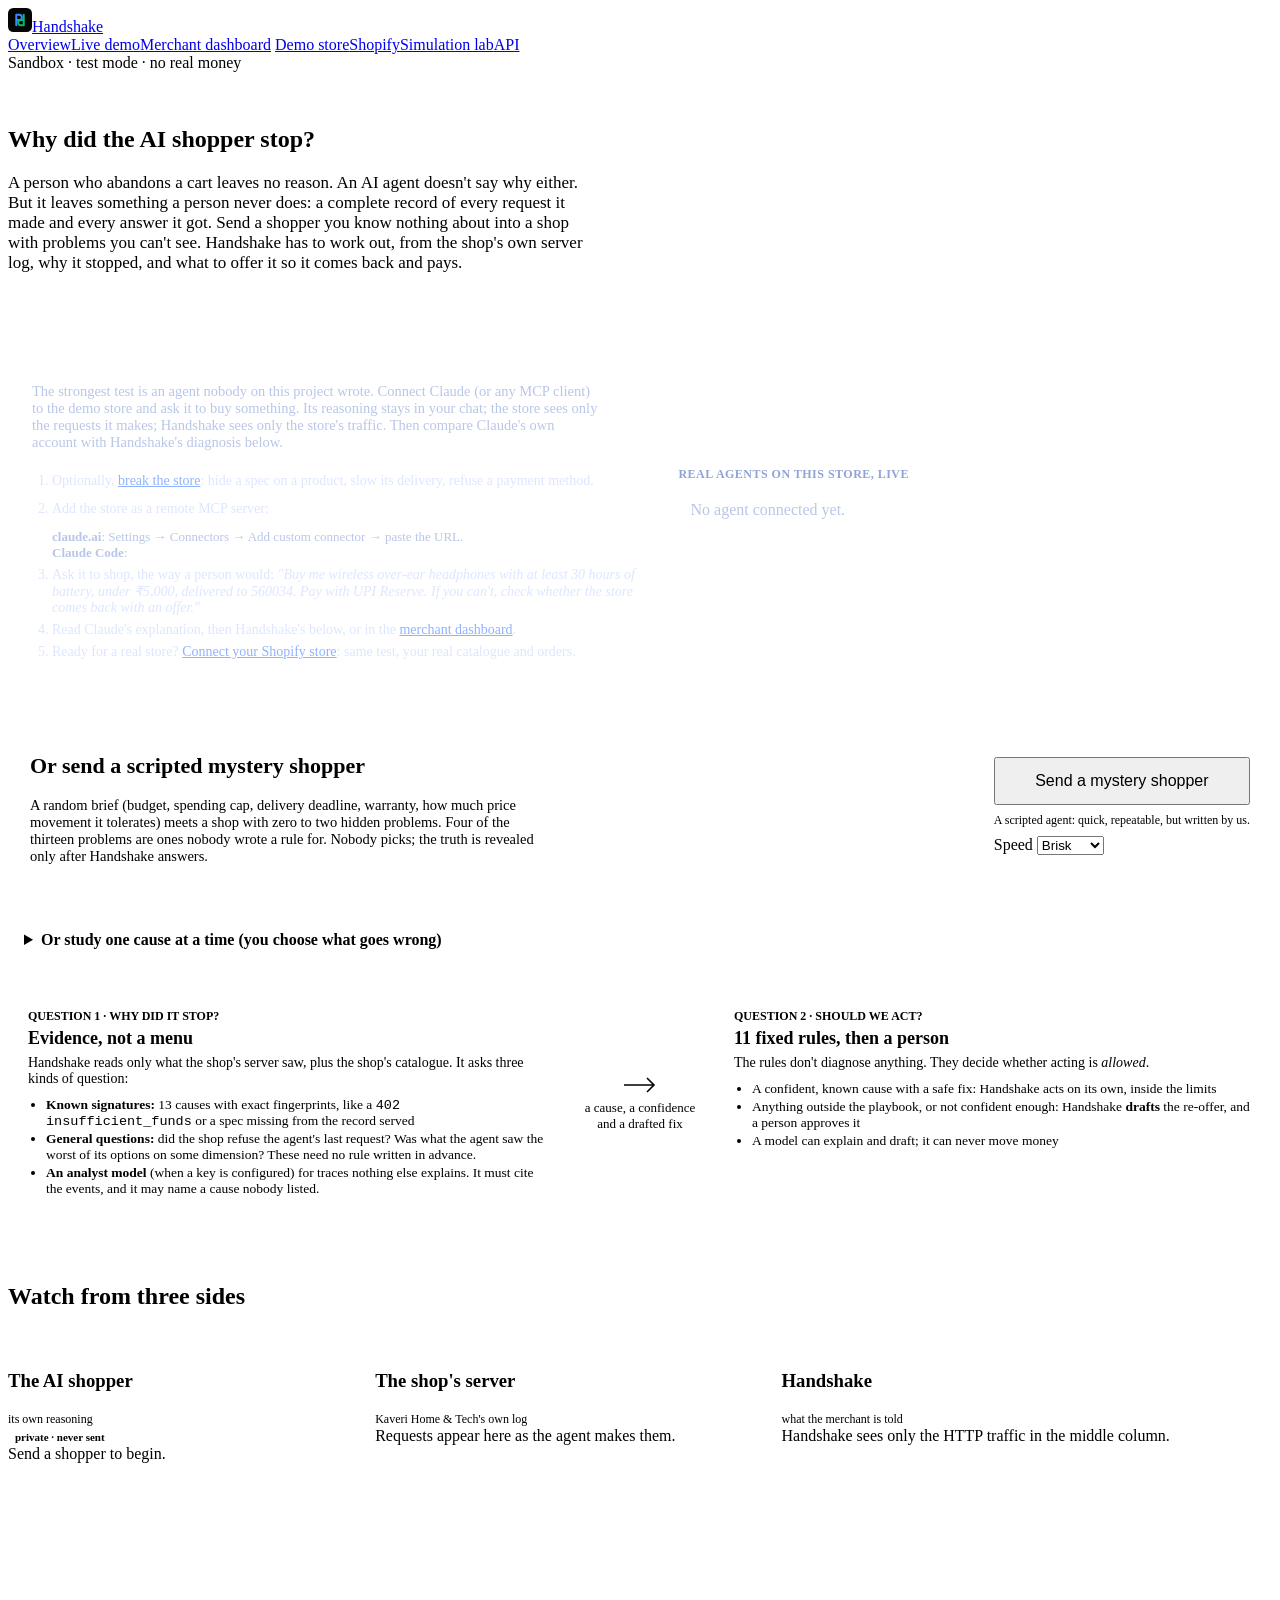
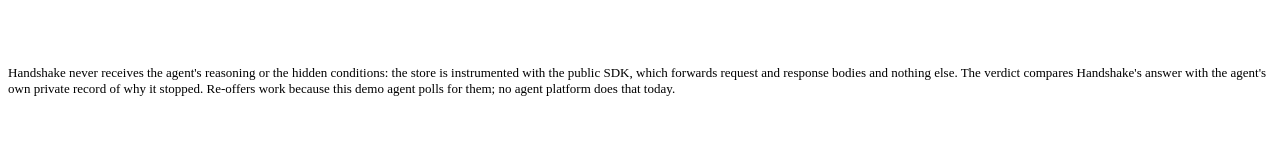
==== commit fe1bc047: "Shopify connector: a real store behind an agent-facing checkout Shopify checkout ends on a page a pe" ====
--- a/handshake/web/demo.html
+++ b/handshake/web/demo.html
@@ -132,7 +132,7 @@
   <a class="mark" href="/"><svg width="24" height="24" viewBox="0 0 32 32" aria-hidden="true"><rect width="32" height="32" rx="7" fill="#050505"/><path d="M11 9v14M11 9h4a3.5 3.5 0 0 1 0 7h-4" stroke="#4287FF" stroke-width="2.6" fill="none" stroke-linecap="round"/><path d="M21 23V9M21 23h-4a3.5 3.5 0 0 1 0-7h4" stroke="#00BD6E" stroke-width="2.6" fill="none" stroke-linecap="round"/></svg>Handshake</a>
   <div class="navlinks">
     <a href="/">Overview</a><a class="on" href="/demo">Live demo</a><a href="/merchant">Merchant dashboard</a>
-    <a href="/shop/">Demo store</a><a href="/console">Simulation lab</a><a href="/docs">API</a>
+    <a href="/shop/">Demo store</a><a href="/shopify/">Shopify</a><a href="/console">Simulation lab</a><a href="/docs">API</a>
   </div>
   <div class="sp"></div><span class="tmode">Sandbox · test mode · no real money</span>
 </div></nav>
@@ -160,6 +160,7 @@
           <li>Ask it to shop, the way a person would: <em>"Buy me wireless over-ear headphones with at least 30 hours of battery,
             under ₹5,000, delivered to 560034. Pay with UPI Reserve. If you can't, check whether the store comes back with an offer."</em></li>
           <li>Read Claude's explanation, then Handshake's below, or in the <a href="/merchant#sandbox">merchant dashboard</a>.</li>
+          <li>Ready for a real store? <a href="/shopify/">Connect your Shopify store</a>: same test, your real catalogue and orders.</li>
         </ol>
       </div>
       <div>
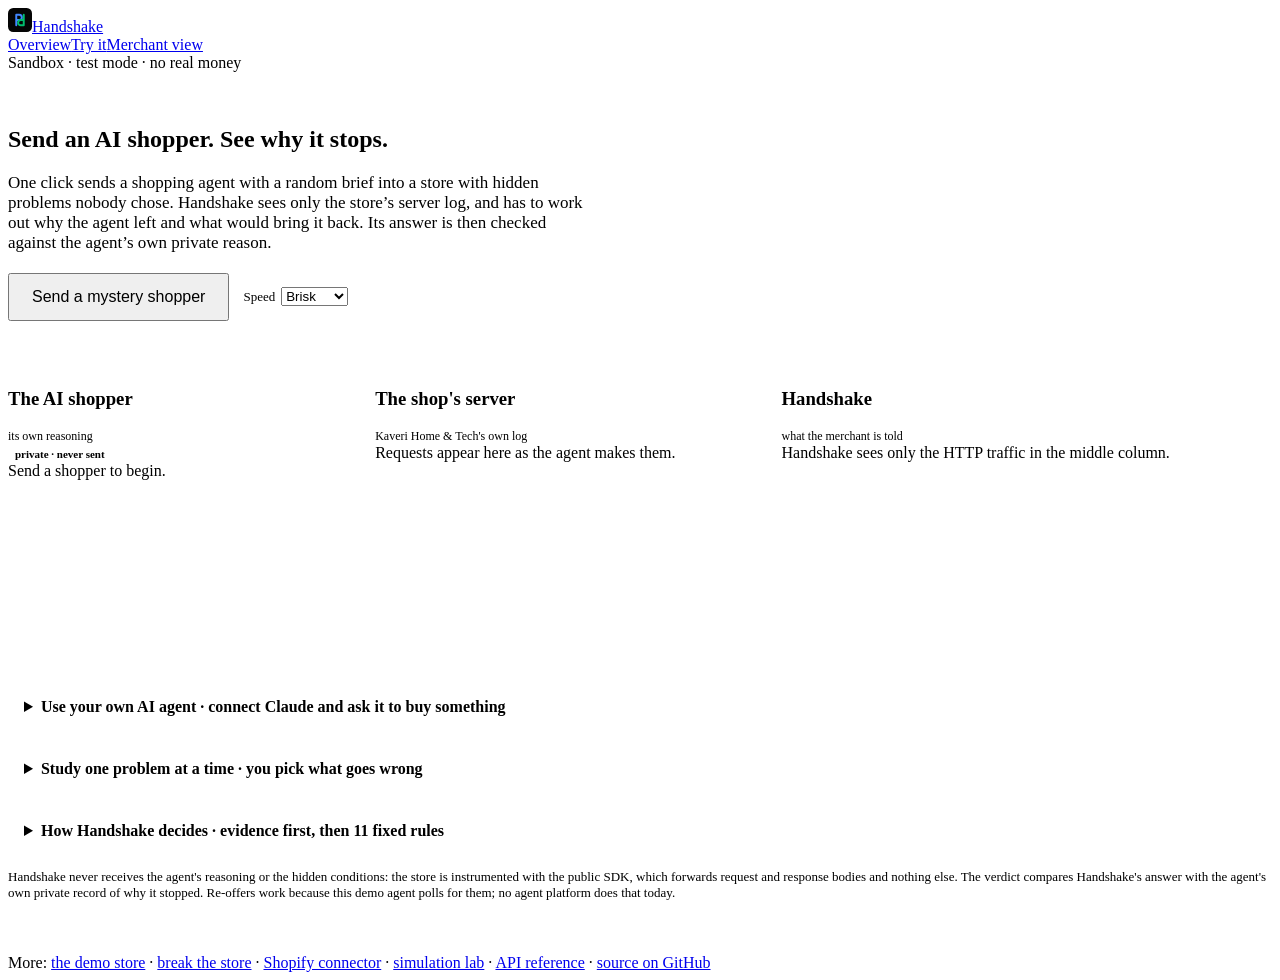
==== commit a38ac984: "Simpler UI for a first-time visitor; the dashboard opens without a key - Navigation on every page is" ====
--- a/handshake/web/demo.html
+++ b/handshake/web/demo.html
@@ -125,28 +125,65 @@
 .feed .c{font-family:var(--fm);font-weight:600;color:#fff}
 .feed .x{color:#B9C6E8;margin-top:3px}
 .feed .st{font-size:11.5px;font-weight:600;padding:1px 7px;border-radius:999px;background:rgba(255,255,255,.1)}
+.go-row{display:flex;align-items:center;gap:14px;flex-wrap:wrap;margin-top:20px}
+.go-row label{font-size:13px;display:flex;align-items:center;gap:6px}
+.more{margin-top:34px;display:grid;gap:12px}
+.more details.study{margin-top:0}
+.more .real{margin:4px 0 16px}
+.more .twoq{margin:4px 0 16px}
+.go-row .score{margin-top:0}
 </style>
 </head>
 <body>
 <nav class="nav"><div class="shell">
   <a class="mark" href="/"><svg width="24" height="24" viewBox="0 0 32 32" aria-hidden="true"><rect width="32" height="32" rx="7" fill="#050505"/><path d="M11 9v14M11 9h4a3.5 3.5 0 0 1 0 7h-4" stroke="#4287FF" stroke-width="2.6" fill="none" stroke-linecap="round"/><path d="M21 23V9M21 23h-4a3.5 3.5 0 0 1 0-7h4" stroke="#00BD6E" stroke-width="2.6" fill="none" stroke-linecap="round"/></svg>Handshake</a>
   <div class="navlinks">
-    <a href="/">Overview</a><a class="on" href="/demo">Live demo</a><a href="/merchant">Merchant dashboard</a>
-    <a href="/shop/">Demo store</a><a href="/shopify/">Shopify</a><a href="/console">Simulation lab</a><a href="/docs">API</a>
+    <a href="/">Overview</a><a class="on" href="/demo">Try it</a><a href="/merchant">Merchant view</a>
   </div>
   <div class="sp"></div><span class="tmode">Sandbox · test mode · no real money</span>
 </div></nav>
 
 <main class="shell">
 <section class="hero">
-  <h1>Why did the AI shopper stop?</h1>
-  <p class="dek">A person who abandons a cart leaves no reason. An AI agent doesn't say why either. But it leaves
-  something a person never does: a complete record of every request it made and every answer it got. Send a
-  shopper you know nothing about into a shop with problems you can't see. Handshake has to work out, from the
-  shop's own server log, why it stopped, and what to offer it so it comes back and pays.</p>
-
+  <h1>Send an AI shopper. See why it stops.</h1>
+  <p class="dek">One click sends a shopping agent with a random brief into a store with hidden problems nobody chose.
+  Handshake sees only the store&rsquo;s server log, and has to work out why the agent left and what would bring it back.
+  Its answer is then checked against the agent&rsquo;s own private reason.</p>
+  <div class="go-row">
+    <button class="btn big" id="mystery">Send a mystery shopper</button>
+    <label class="muted">Speed <select id="pace"><option value="0.3">Narrate</option><option value="0.1" selected>Brisk</option><option value="0">Instant</option></select></label>
+    <span class="score" id="score"></span>
+  </div>
+</section>
+
+<section>
+  <div class="row" style="display:flex;align-items:baseline;gap:12px;flex-wrap:wrap;margin-top:18px">
+    <span class="muted" id="runmeta"></span>
+  </div>
+  <div class="stage">
+    <div class="card col veil" id="agentcard">
+      <div class="hd"><div class="who"><h3>The AI shopper</h3><small>its own reasoning</small></div><div class="sp"></div>
+        <span class="private">private · never sent</span>
+        <button class="btn sec sm" id="peekbtn" hidden>Peek</button></div>
+      <div class="peek">Hidden until Handshake answers, so you can't see the truth before it does.</div>
+      <div class="bd" id="agent"><div class="empty">Send a shopper to begin.</div></div>
+    </div>
+    <div class="card col">
+      <div class="hd"><div class="who"><h3>The shop's server</h3><small>Kaveri Home &amp; Tech's own log</small></div></div>
+      <div class="bd" id="shop"><div class="empty">Requests appear here as the agent makes them.</div></div>
+    </div>
+    <div class="card col">
+      <div class="hd"><div class="who"><h3>Handshake</h3><small>what the merchant is told</small></div><div class="sp"></div><a class="btn sec sm" id="openj" href="/merchant" hidden>Open in dashboard</a></div>
+      <div class="bd" id="hs"><div class="empty">Handshake sees only the HTTP traffic in the middle column.</div></div>
+    </div>
+  </div>
+</section>
+
+<section class="more">
+  <details class="study" id="realbox">
+    <summary>Use your own AI agent <span class="muted">· connect Claude and ask it to buy something</span></summary>
   <div class="real" id="real">
-    <h2>Test it with a real AI agent</h2>
+    
     <p>The strongest test is an agent nobody on this project wrote. Connect Claude (or any MCP client) to the demo
     store and ask it to buy something. Its reasoning stays in your chat; the store sees only the requests it makes;
     Handshake sees only the store's traffic. Then compare Claude's own account with Handshake's diagnosis below.</p>
@@ -170,29 +207,17 @@
     </div>
   </div>
 
-  <div class="mystery">
-    <div>
-      <h2>Or send a scripted mystery shopper</h2>
-      <p>A random brief (budget, spending cap, delivery deadline, warranty, how much price movement it tolerates)
-      meets a shop with zero to two hidden problems. Four of the thirteen problems are ones nobody wrote a rule
-      for. Nobody picks; the truth is revealed only after Handshake answers.</p>
-      <div class="score" id="score"></div>
-    </div>
-    <div class="act">
-      <button class="btn big" id="mystery">Send a mystery shopper</button>
-      <span class="muted" style="font-size:12px">A scripted agent: quick, repeatable, but written by us.</span>
-      <label>Speed <select id="pace"><option value="0.3">Narrate</option><option value="0.1" selected>Brisk</option><option value="0">Instant</option></select></label>
-    </div>
-  </div>
-
+  </details>
   <details class="study" id="study">
-    <summary>Or study one cause at a time (you choose what goes wrong)</summary>
+    <summary>Study one problem at a time <span class="muted">· you pick what goes wrong</span></summary>
     <div class="row"><span class="muted">Teaching mode: you know the answer in advance. The mystery shopper is the real test.</span>
       <div class="sp"></div><button class="btn sec" id="go" disabled>Run this scenario</button></div>
     <div class="grid" id="grid"><div class="empty">Loading scenarios…</div></div>
     <div style="height:14px"></div>
   </details>
 
+  <details class="study">
+    <summary>How Handshake decides <span class="muted">· evidence first, then 11 fixed rules</span></summary>
   <div class="twoq">
     <div class="q">
       <div class="n">QUESTION 1 · WHY DID IT STOP?</div>
@@ -215,36 +240,17 @@
       <li>A model can explain and draft; it can never move money</li></ul>
     </div>
   </div>
-</section>
-
-<section>
-  <div class="row" style="display:flex;align-items:baseline;gap:12px;flex-wrap:wrap;margin-top:30px">
-    <h2>Watch from three sides</h2>
-    <span class="muted" id="runmeta"></span>
-  </div>
-  <div class="stage">
-    <div class="card col veil" id="agentcard">
-      <div class="hd"><div class="who"><h3>The AI shopper</h3><small>its own reasoning</small></div><div class="sp"></div>
-        <span class="private">private · never sent</span>
-        <button class="btn sec sm" id="peekbtn" hidden>Peek</button></div>
-      <div class="peek">Hidden until Handshake answers, so you can't see the truth before it does.</div>
-      <div class="bd" id="agent"><div class="empty">Send a shopper to begin.</div></div>
-    </div>
-    <div class="card col">
-      <div class="hd"><div class="who"><h3>The shop's server</h3><small>Kaveri Home &amp; Tech's own log</small></div></div>
-      <div class="bd" id="shop"><div class="empty">Requests appear here as the agent makes them.</div></div>
-    </div>
-    <div class="card col">
-      <div class="hd"><div class="who"><h3>Handshake</h3><small>what the merchant is told</small></div><div class="sp"></div><a class="btn sec sm" id="openj" href="/merchant" hidden>Open in dashboard</a></div>
-      <div class="bd" id="hs"><div class="empty">Handshake sees only the HTTP traffic in the middle column.</div></div>
-    </div>
-  </div>
+  </details>
 </section>
 <p class="foot">Handshake never receives the agent's reasoning or the hidden conditions: the store is instrumented
 with the public SDK, which forwards request and response bodies and nothing else. The verdict compares Handshake's
 answer with the agent's own private record of why it stopped. Re-offers work because this demo agent polls for
 them; no agent platform does that today.</p>
 </main>
+<footer class="shell sitefoot">More: <a href="/shop/">the demo store</a> · <a href="/shop/admin">break the store</a> ·
+<a href="/shopify/">Shopify connector</a> · <a href="/console">simulation lab</a> · <a href="/docs">API reference</a> ·
+<a href="https://github.com/Swastigit2005/Handshake_razorpay">source on GitHub</a></footer>
+
 
 <script>
 const $ = s => document.querySelector(s);
